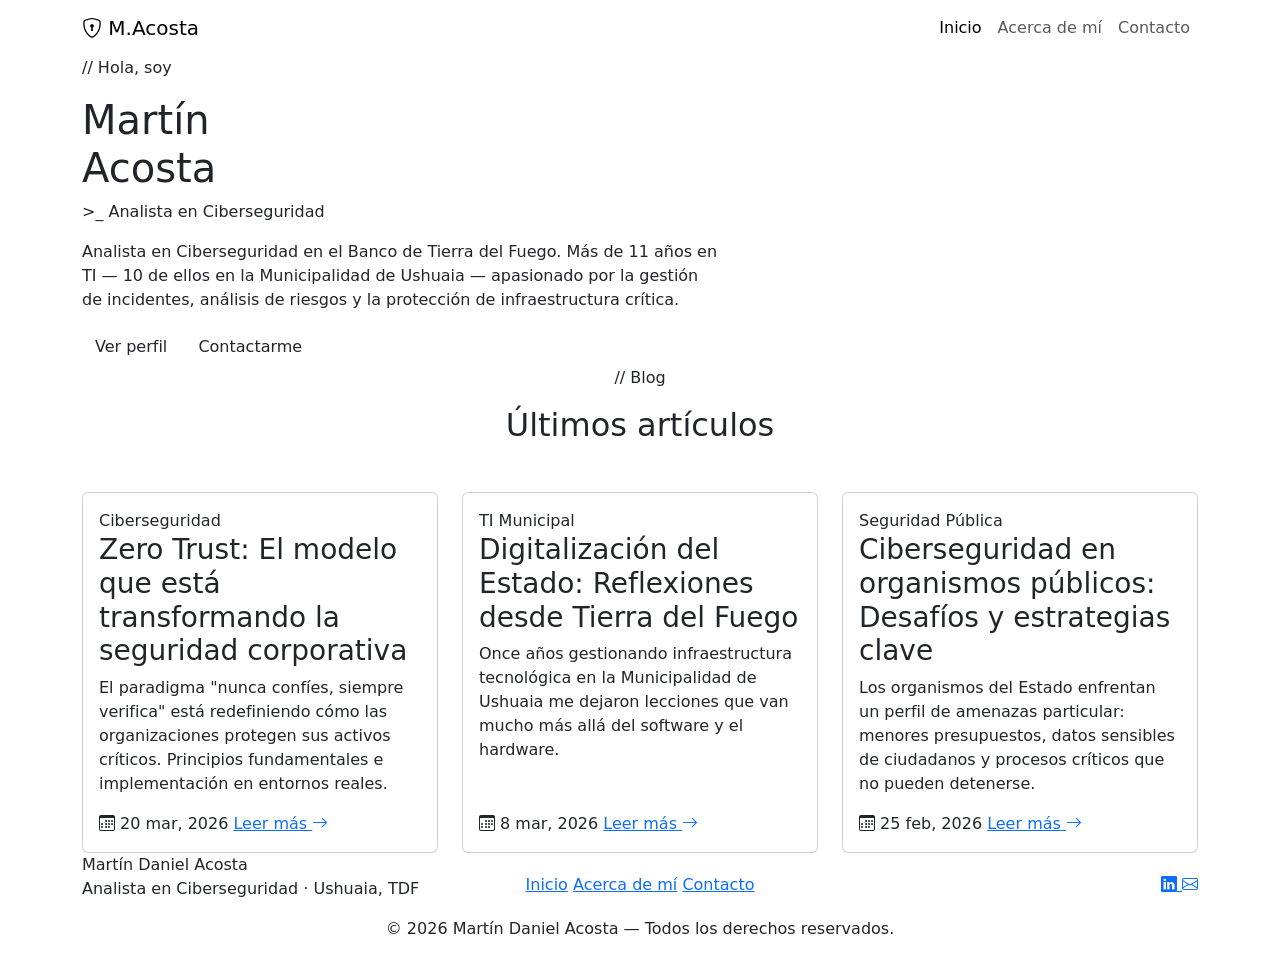
==== index.html @ 557a7f58 "chore: crear estructura base con páginas HTML principal - Página de inicio (index.html): hero + 3 ar" ====
<!DOCTYPE html>
<html lang="es">
<head>
    <meta charset="UTF-8">
    <meta name="viewport" content="width=device-width, initial-scale=1.0">
    <meta name="description" content="Blog de Martín Daniel Acosta — Analista en Ciberseguridad en el Banco de Tierra del Fuego, con más de 11 años de experiencia en TI.">
    <title>Martín Daniel Acosta | Analista en Ciberseguridad</title>
    <link rel="icon" type="image/svg+xml" href="assets/images/favicon.svg">
    <!-- Bootstrap 5 CSS -->
    <link href="https://cdn.jsdelivr.net/npm/bootstrap@5.3.3/dist/css/bootstrap.min.css" rel="stylesheet">
    <!-- Google Fonts -->
    <link href="https://fonts.googleapis.com/css2?family=Space+Grotesk:wght@300;400;500;600;700&family=Inter:wght@300;400;500;600&family=JetBrains+Mono:wght@400;500&display=swap" rel="stylesheet">
    <!-- Bootstrap Icons -->
    <link href="https://cdn.jsdelivr.net/npm/bootstrap-icons@1.11.3/font/bootstrap-icons.min.css" rel="stylesheet">
    <!-- Estilos personalizados -->
    <link rel="stylesheet" href="assets/styles.css">
</head>
<body>

    <!-- ===================== NAVBAR ===================== -->
    <nav class="navbar navbar-expand-lg navbar-blog" aria-label="Navegación principal">
        <div class="container">
            <a class="navbar-brand navbar-blog__brand" href="index.html">
                <span class="navbar-blog__logo-icon" aria-hidden="true">
                    <i class="bi bi-shield-lock"></i>
                </span>
                <span>M.Acosta</span>
            </a>
            <button class="navbar-toggler navbar-blog__toggler" type="button"
                    data-bs-toggle="collapse" data-bs-target="#navMenuPrincipal"
                    aria-controls="navMenuPrincipal" aria-expanded="false"
                    aria-label="Abrir menú de navegación">
                <span class="navbar-toggler-icon"></span>
            </button>
            <div class="collapse navbar-collapse" id="navMenuPrincipal">
                <ul class="navbar-nav ms-auto mb-2 mb-lg-0">
                    <li class="nav-item">
                        <a class="nav-link navbar-blog__link active" aria-current="page" href="index.html">Inicio</a>
                    </li>
                    <li class="nav-item">
                        <a class="nav-link navbar-blog__link" href="about.html">Acerca de mí</a>
                    </li>
                    <li class="nav-item">
                        <a class="nav-link navbar-blog__link" href="contact.html">Contacto</a>
                    </li>
                </ul>
            </div>
        </div>
    </nav>

    <!-- ===================== HERO ===================== -->
    <header class="hero-section" role="banner">
        <div class="hero-section__grid" aria-hidden="true"></div>
        <div class="container">
            <div class="row align-items-center">
                <div class="col-12 col-md-8 col-lg-7">
                    <p class="hero-section__greeting">// Hola, soy</p>
                    <h1 class="hero-section__name">Martín<br>Acosta</h1>
                    <p class="hero-section__title">
                        <span class="hero-section__title-accent" aria-hidden="true">&gt;_</span>
                        Analista en Ciberseguridad
                    </p>
                    <p class="hero-section__description">
                        Analista en Ciberseguridad en el Banco de Tierra del Fuego.
                        Más de 11 años en TI — 10 de ellos en la Municipalidad de Ushuaia —
                        apasionado por la gestión de incidentes, análisis de riesgos
                        y la protección de infraestructura crítica.
                    </p>
                    <div class="hero-section__actions">
                        <a href="about.html" class="btn btn-accent">Ver perfil</a>
                        <a href="contact.html" class="btn btn-outline-accent">Contactarme</a>
                    </div>
                </div>
            </div>
        </div>
    </header>

    <!-- ===================== ARTÍCULOS ===================== -->
    <main id="articulos">
        <section class="articles-section" aria-labelledby="articulos-titulo">
            <div class="container">
                <header class="section-header text-center mb-5">
                    <p class="section-header__label">// Blog</p>
                    <h2 class="section-header__title" id="articulos-titulo">Últimos artículos</h2>
                </header>

                <div class="row g-4">

                    <!-- Artículo 1: Ciberseguridad -->
                    <div class="col-12 col-md-4">
                        <article class="card blog-card h-100" aria-labelledby="art-titulo-1">
                            <div class="blog-card__image blog-card__image--cyber"
                                 role="img"
                                 aria-label="Ilustración abstracta de ciberseguridad Zero Trust"></div>
                            <div class="card-body d-flex flex-column">
                                <span class="blog-card__category">Ciberseguridad</span>
                                <h3 class="blog-card__title card-title" id="art-titulo-1">
                                    Zero Trust: El modelo que está transformando la seguridad corporativa
                                </h3>
                                <p class="blog-card__excerpt card-text">
                                    El paradigma "nunca confíes, siempre verifica" está redefiniendo
                                    cómo las organizaciones protegen sus activos críticos.
                                    Principios fundamentales e implementación en entornos reales.
                                </p>
                                <div class="blog-card__footer mt-auto">
                                    <span class="blog-card__date">
                                        <i class="bi bi-calendar3" aria-hidden="true"></i>
                                        20 mar, 2026
                                    </span>
                                    <a href="#" class="blog-card__link"
                                       aria-label="Leer artículo completo sobre Zero Trust">
                                        Leer más <i class="bi bi-arrow-right" aria-hidden="true"></i>
                                    </a>
                                </div>
                            </div>
                        </article>
                    </div>

                    <!-- Artículo 2: TI Municipal -->
                    <div class="col-12 col-md-4">
                        <article class="card blog-card h-100" aria-labelledby="art-titulo-2">
                            <div class="blog-card__image blog-card__image--municipal"
                                 role="img"
                                 aria-label="Ilustración de digitalización del Estado"></div>
                            <div class="card-body d-flex flex-column">
                                <span class="blog-card__category">TI Municipal</span>
                                <h3 class="blog-card__title card-title" id="art-titulo-2">
                                    Digitalización del Estado: Reflexiones desde Tierra del Fuego
                                </h3>
                                <p class="blog-card__excerpt card-text">
                                    Once años gestionando infraestructura tecnológica en la
                                    Municipalidad de Ushuaia me dejaron lecciones que van
                                    mucho más allá del software y el hardware.
                                </p>
                                <div class="blog-card__footer mt-auto">
                                    <span class="blog-card__date">
                                        <i class="bi bi-calendar3" aria-hidden="true"></i>
                                        8 mar, 2026
                                    </span>
                                    <a href="#" class="blog-card__link"
                                       aria-label="Leer artículo completo sobre digitalización del Estado">
                                        Leer más <i class="bi bi-arrow-right" aria-hidden="true"></i>
                                    </a>
                                </div>
                            </div>
                        </article>
                    </div>

                    <!-- Artículo 3: Seguridad pública -->
                    <div class="col-12 col-md-4">
                        <article class="card blog-card h-100" aria-labelledby="art-titulo-3">
                            <div class="blog-card__image blog-card__image--threats"
                                 role="img"
                                 aria-label="Ilustración de amenazas informáticas en organismos públicos"></div>
                            <div class="card-body d-flex flex-column">
                                <span class="blog-card__category">Seguridad Pública</span>
                                <h3 class="blog-card__title card-title" id="art-titulo-3">
                                    Ciberseguridad en organismos públicos: Desafíos y estrategias clave
                                </h3>
                                <p class="blog-card__excerpt card-text">
                                    Los organismos del Estado enfrentan un perfil de amenazas
                                    particular: menores presupuestos, datos sensibles de ciudadanos
                                    y procesos críticos que no pueden detenerse.
                                </p>
                                <div class="blog-card__footer mt-auto">
                                    <span class="blog-card__date">
                                        <i class="bi bi-calendar3" aria-hidden="true"></i>
                                        25 feb, 2026
                                    </span>
                                    <a href="#" class="blog-card__link"
                                       aria-label="Leer artículo completo sobre ciberseguridad en organismos públicos">
                                        Leer más <i class="bi bi-arrow-right" aria-hidden="true"></i>
                                    </a>
                                </div>
                            </div>
                        </article>
                    </div>

                </div><!-- /row -->
            </div>
        </section>
    </main>

    <!-- ===================== FOOTER ===================== -->
    <footer class="site-footer" role="contentinfo">
        <div class="container">
            <div class="row align-items-center">
                <div class="col-12 col-md-4 text-center text-md-start mb-3 mb-md-0">
                    <span class="site-footer__brand">Martín Daniel Acosta</span>
                    <p class="site-footer__sub">Analista en Ciberseguridad &middot; Ushuaia, TDF</p>
                </div>
                <div class="col-12 col-md-4 text-center mb-3 mb-md-0">
                    <nav aria-label="Navegación secundaria del footer">
                        <a href="index.html" class="site-footer__link">Inicio</a>
                        <a href="about.html" class="site-footer__link">Acerca de mí</a>
                        <a href="contact.html" class="site-footer__link">Contacto</a>
                    </nav>
                </div>
                <div class="col-12 col-md-4 text-center text-md-end">
                    <div class="site-footer__social" role="list" aria-label="Redes sociales">
                        <a href="https://www.linkedin.com/in/acosta-martin"
                           class="site-footer__social-link"
                           role="listitem"
                           target="_blank"
                           rel="noopener noreferrer"
                           aria-label="Perfil de LinkedIn de Martín Daniel Acosta">
                            <i class="bi bi-linkedin" aria-hidden="true"></i>
                        </a>
                        <a href="mailto:martin.acosta@email.com"
                           class="site-footer__social-link"
                           role="listitem"
                           aria-label="Enviar email a Martín Daniel Acosta">
                            <i class="bi bi-envelope" aria-hidden="true"></i>
                        </a>
                    </div>
                </div>
            </div>
            <p class="site-footer__copy text-center">
                &copy; 2026 Martín Daniel Acosta &mdash; Todos los derechos reservados.
            </p>
        </div>
    </footer>

    <!-- Bootstrap 5 JS (bundle incluye Popper) -->
    <script src="https://cdn.jsdelivr.net/npm/bootstrap@5.3.3/dist/js/bootstrap.bundle.min.js"></script>
</body>
</html>
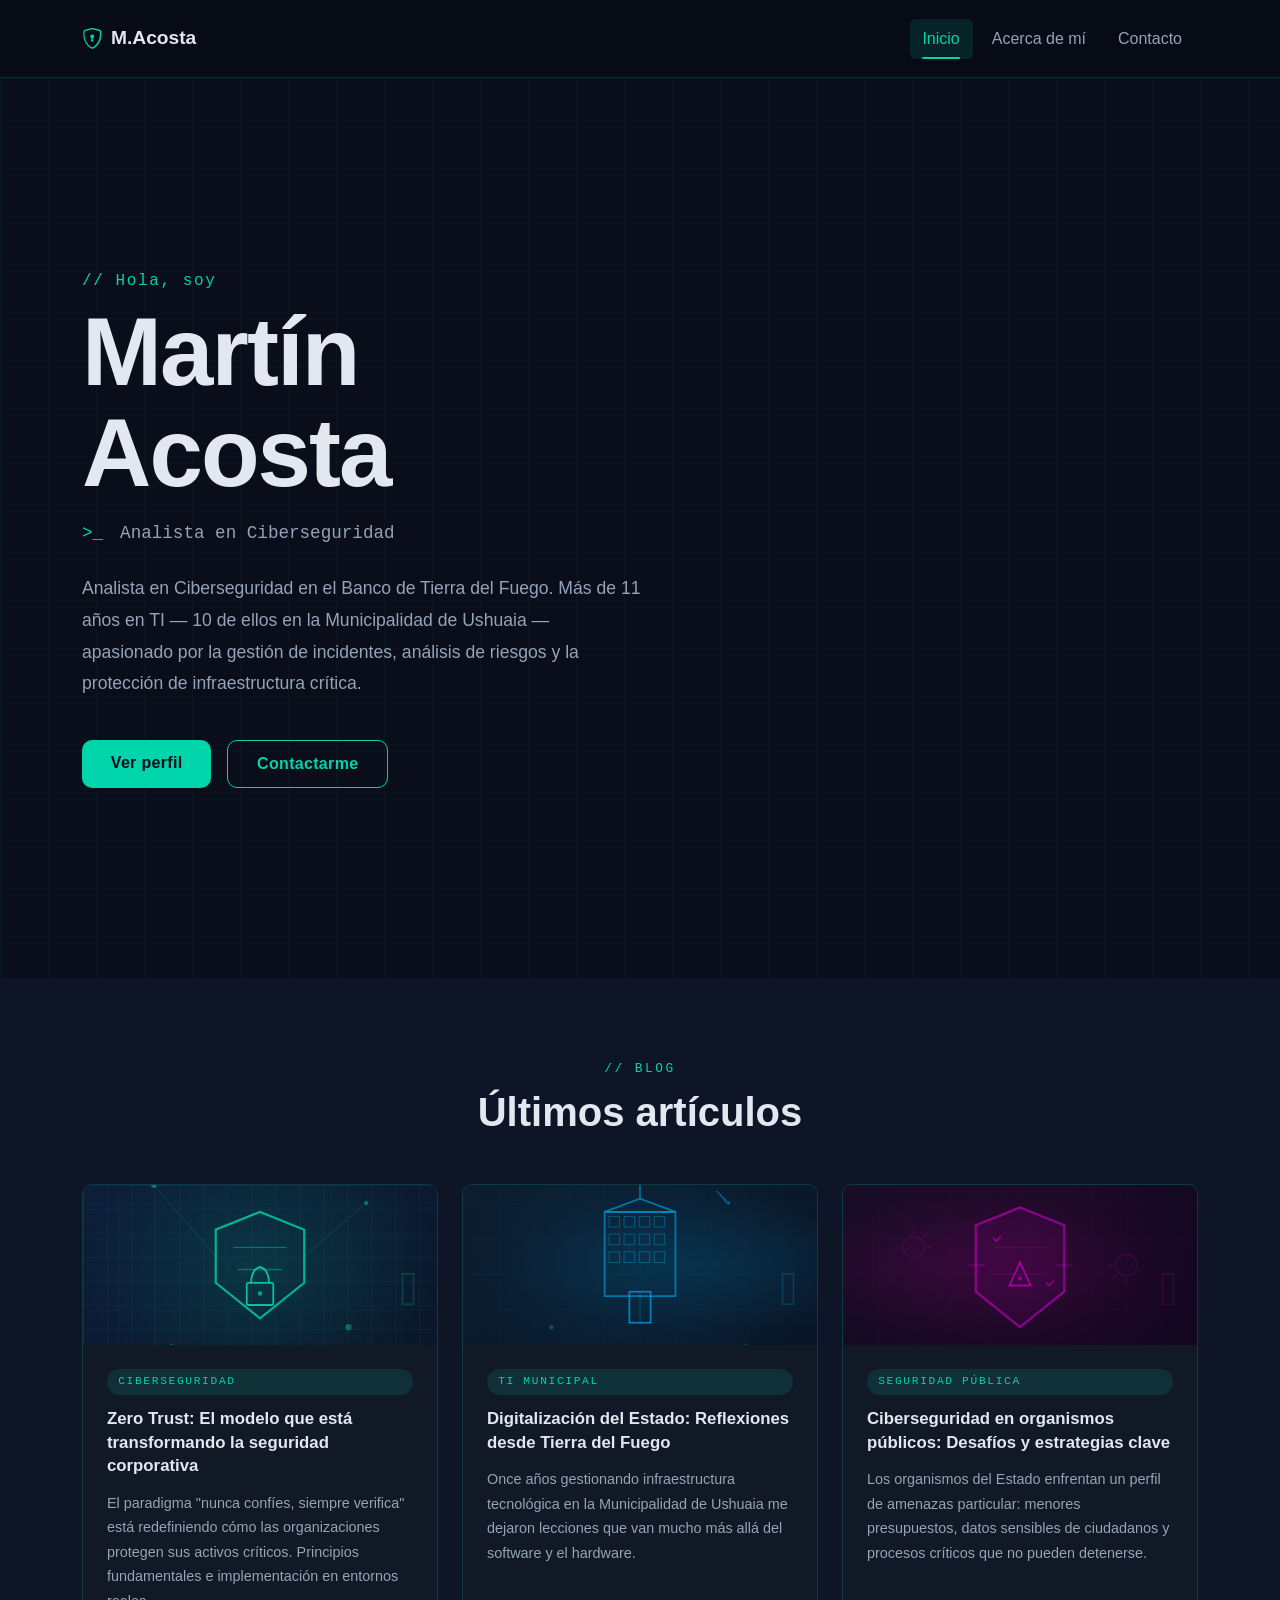
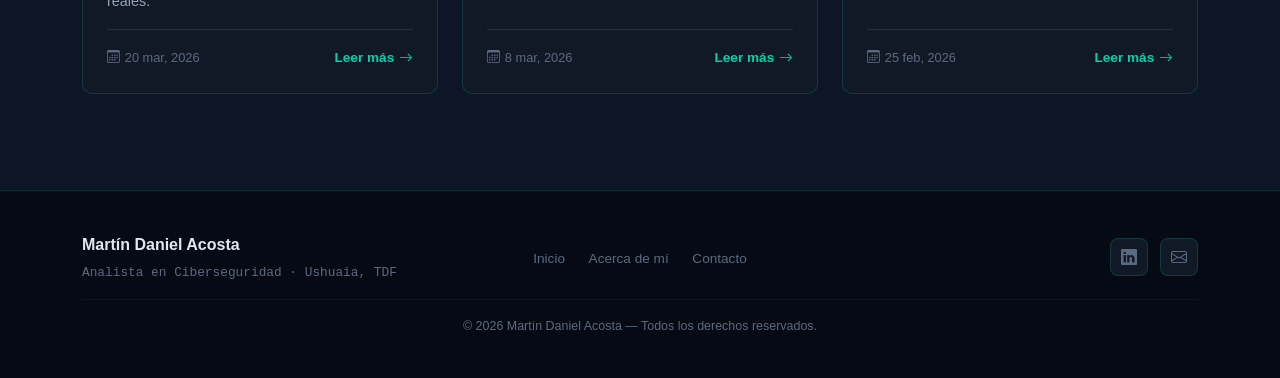
==== commit 7a85b3c0: "feat: agregar imágenes SVG en artículos del blog - Ciberseguridad: escudo + candado + red (Zero Trus" ====
--- a/index.html
+++ b/index.html
@@ -91,7 +91,11 @@
                         <article class="card blog-card h-100" aria-labelledby="art-titulo-1">
                             <div class="blog-card__image blog-card__image--cyber"
                                  role="img"
-                                 aria-label="Ilustración abstracta de ciberseguridad Zero Trust"></div>
+                                 aria-label="Ilustración abstracta de ciberseguridad Zero Trust">
+                                <img src="assets/images/article-cybersecurity.svg"
+                                     alt="Ilustración de escudo y candado representando ciberseguridad"
+                                     style="width: 100%; height: 100%; object-fit: cover;">
+                            </div>
                             <div class="card-body d-flex flex-column">
                                 <span class="blog-card__category">Ciberseguridad</span>
                                 <h3 class="blog-card__title card-title" id="art-titulo-1">
@@ -121,7 +125,11 @@
                         <article class="card blog-card h-100" aria-labelledby="art-titulo-2">
                             <div class="blog-card__image blog-card__image--municipal"
                                  role="img"
-                                 aria-label="Ilustración de digitalización del Estado"></div>
+                                 aria-label="Ilustración de digitalización del Estado">
+                                <img src="assets/images/article-municipal.svg"
+                                     alt="Ilustración de edificio municipal con tecnología"
+                                     style="width: 100%; height: 100%; object-fit: cover;">
+                            </div>
                             <div class="card-body d-flex flex-column">
                                 <span class="blog-card__category">TI Municipal</span>
                                 <h3 class="blog-card__title card-title" id="art-titulo-2">
@@ -151,7 +159,11 @@
                         <article class="card blog-card h-100" aria-labelledby="art-titulo-3">
                             <div class="blog-card__image blog-card__image--threats"
                                  role="img"
-                                 aria-label="Ilustración de amenazas informáticas en organismos públicos"></div>
+                                 aria-label="Ilustración de amenazas informáticas en organismos públicos">
+                                <img src="assets/images/article-threats.svg"
+                                     alt="Ilustración de escudo protegiendo contra amenazas"
+                                     style="width: 100%; height: 100%; object-fit: cover;">
+                            </div>
                             <div class="card-body d-flex flex-column">
                                 <span class="blog-card__category">Seguridad Pública</span>
                                 <h3 class="blog-card__title card-title" id="art-titulo-3">
--- a/assets/styles.css
+++ b/assets/styles.css
@@ -0,0 +1,999 @@
+/* ==========================================================
+   Blog Personal - Martín Acosta
+   Estilos personalizados (Dark / Cyber tema)
+   ========================================================== */
+
+/* ----------------------------------------------------------
+   1. Variables y reset base
+   ---------------------------------------------------------- */
+:root {
+    --bg-primary:    #0a0e1a;
+    --bg-secondary:  #0d1526;
+    --bg-card:       #111927;
+    --bg-navbar:     rgba(8, 12, 22, 0.96);
+    --accent:        #00d4aa;
+    --accent-dim:    rgba(0, 212, 170, 0.12);
+    --accent-glow:   0 0 24px rgba(0, 212, 170, 0.25);
+    --error-color:   #ff4d6d;
+    --success-color: #00d4aa;
+    --text-primary:  #e2e8f0;
+    --text-secondary: #94a3b8;
+    --text-muted:    #5c6a80;
+    --border-color:  rgba(0, 212, 170, 0.18);
+    --border-hover:  rgba(0, 212, 170, 0.5);
+    --font-heading:  'Space Grotesk', sans-serif;
+    --font-body:     'Inter', sans-serif;
+    --font-mono:     'JetBrains Mono', monospace;
+    --radius:        10px;
+    --transition:    all 0.3s ease;
+}
+
+*,
+*::before,
+*::after {
+    box-sizing: border-box;
+    margin: 0;
+    padding: 0;
+}
+
+html {
+    scroll-behavior: smooth;
+}
+
+body {
+    background-color: var(--bg-primary);
+    color: var(--text-primary);
+    font-family: var(--font-body);
+    font-size: 1rem;
+    line-height: 1.7;
+    -webkit-font-smoothing: antialiased;
+}
+
+/* ----------------------------------------------------------
+   2. Botones personalizados
+   ---------------------------------------------------------- */
+.btn-accent {
+    background-color: var(--accent);
+    color: #0a0e1a;
+    font-family: var(--font-heading);
+    font-weight: 600;
+    border: none;
+    padding: 0.7rem 1.8rem;
+    border-radius: var(--radius);
+    transition: var(--transition);
+    letter-spacing: 0.02em;
+}
+
+.btn-accent:hover,
+.btn-accent:focus {
+    background-color: #00f0c4;
+    color: #0a0e1a;
+    box-shadow: var(--accent-glow);
+    transform: translateY(-2px);
+}
+
+.btn-outline-accent {
+    background-color: transparent;
+    color: var(--accent);
+    font-family: var(--font-heading);
+    font-weight: 600;
+    border: 1.5px solid var(--accent);
+    padding: 0.7rem 1.8rem;
+    border-radius: var(--radius);
+    transition: var(--transition);
+    letter-spacing: 0.02em;
+}
+
+.btn-outline-accent:hover,
+.btn-outline-accent:focus {
+    background-color: var(--accent-dim);
+    color: var(--accent);
+    border-color: var(--accent);
+    box-shadow: var(--accent-glow);
+    transform: translateY(-2px);
+}
+
+/* ----------------------------------------------------------
+   3. Navbar
+   ---------------------------------------------------------- */
+.navbar-blog {
+    background-color: var(--bg-navbar);
+    backdrop-filter: blur(12px);
+    -webkit-backdrop-filter: blur(12px);
+    border-bottom: 1px solid var(--border-color);
+    padding: 1rem 0;
+    position: sticky;
+    top: 0;
+    z-index: 1000;
+}
+
+.navbar-blog__brand {
+    font-family: var(--font-heading);
+    font-weight: 700;
+    font-size: 1.2rem;
+    color: var(--text-primary);
+    text-decoration: none;
+    display: flex;
+    align-items: center;
+    gap: 0.5rem;
+    transition: var(--transition);
+}
+
+.navbar-blog__brand:hover {
+    color: var(--accent);
+}
+
+.navbar-blog__logo-icon {
+    color: var(--accent);
+    font-size: 1.3rem;
+    display: flex;
+    align-items: center;
+}
+
+.navbar-blog__link {
+    font-family: var(--font-body);
+    font-weight: 500;
+    color: var(--text-secondary) !important;
+    text-decoration: none;
+    padding: 0.4rem 0.8rem !important;
+    margin: 0 0.2rem;
+    border-radius: 6px;
+    transition: var(--transition);
+    position: relative;
+}
+
+.navbar-blog__link::after {
+    content: '';
+    position: absolute;
+    bottom: 0;
+    left: 50%;
+    transform: translateX(-50%);
+    width: 0;
+    height: 2px;
+    background-color: var(--accent);
+    transition: width 0.3s ease;
+    border-radius: 2px;
+}
+
+.navbar-blog__link:hover,
+.navbar-blog__link.active {
+    color: var(--accent) !important;
+    background-color: var(--accent-dim);
+}
+
+.navbar-blog__link:hover::after,
+.navbar-blog__link.active::after {
+    width: 60%;
+}
+
+.navbar-blog__toggler {
+    border: 1px solid var(--border-color);
+    padding: 0.4rem 0.6rem;
+    border-radius: 6px;
+}
+
+.navbar-blog__toggler:focus {
+    box-shadow: 0 0 0 3px var(--accent-dim);
+}
+
+.navbar-toggler-icon {
+    background-image: url("data:image/svg+xml,%3csvg xmlns='http://www.w3.org/2000/svg' viewBox='0 0 30 30'%3e%3cpath stroke='%2300d4aa' stroke-linecap='round' stroke-miterlimit='10' stroke-width='2' d='M4 7h22M4 15h22M4 23h22'/%3e%3c/svg%3e");
+}
+
+/* ----------------------------------------------------------
+   4. Hero Section (index.html)
+   ---------------------------------------------------------- */
+.hero-section {
+    position: relative;
+    background-color: var(--bg-primary);
+    overflow: hidden;
+    padding: 4rem 0;
+}
+
+.hero-section__grid {
+    position: absolute;
+    inset: 0;
+    background-image:
+        linear-gradient(rgba(0, 212, 170, 0.04) 1px, transparent 1px),
+        linear-gradient(90deg, rgba(0, 212, 170, 0.04) 1px, transparent 1px);
+    background-size: 48px 48px;
+    pointer-events: none;
+    z-index: 0;
+}
+
+.hero-section .container {
+    position: relative;
+    z-index: 1;
+}
+
+.hero-section__greeting {
+    font-family: var(--font-mono);
+    font-size: 1rem;
+    color: var(--accent);
+    letter-spacing: 0.1em;
+    margin-bottom: 0.4rem;
+}
+
+.hero-section__name {
+    font-family: var(--font-heading);
+    font-size: clamp(3rem, 9vw, 6rem);
+    font-weight: 700;
+    color: var(--text-primary);
+    line-height: 1.05;
+    letter-spacing: -0.02em;
+    margin-bottom: 1rem;
+}
+
+.hero-section__title {
+    font-family: var(--font-mono);
+    font-size: 1.1rem;
+    color: var(--text-secondary);
+    margin-bottom: 1.5rem;
+}
+
+.hero-section__title-accent {
+    color: var(--accent);
+    margin-right: 0.4rem;
+}
+
+.hero-section__description {
+    font-size: 1.05rem;
+    color: var(--text-secondary);
+    max-width: 560px;
+    margin-bottom: 2.5rem;
+    line-height: 1.8;
+}
+
+.hero-section__actions {
+    display: flex;
+    flex-wrap: wrap;
+    gap: 1rem;
+}
+
+/* ----------------------------------------------------------
+   5. Section Header
+   ---------------------------------------------------------- */
+.section-header__label {
+    font-family: var(--font-mono);
+    font-size: 0.8rem;
+    color: var(--accent);
+    letter-spacing: 0.2em;
+    text-transform: uppercase;
+    margin-bottom: 0.5rem;
+}
+
+.section-header__title {
+    font-family: var(--font-heading);
+    font-size: clamp(1.8rem, 4vw, 2.5rem);
+    font-weight: 700;
+    color: var(--text-primary);
+    margin-bottom: 0;
+}
+
+/* ----------------------------------------------------------
+   6. Articles Section
+   ---------------------------------------------------------- */
+.articles-section {
+    padding: 5rem 0 6rem;
+    background-color: var(--bg-secondary);
+}
+
+/* ----------------------------------------------------------
+   7. Blog Cards
+   ---------------------------------------------------------- */
+.blog-card {
+    background-color: var(--bg-card);
+    border: 1px solid var(--border-color);
+    border-radius: var(--radius);
+    overflow: hidden;
+    transition: var(--transition);
+}
+
+.blog-card:hover {
+    border-color: var(--border-hover);
+    transform: translateY(-6px);
+    box-shadow: var(--accent-glow);
+}
+
+.blog-card__image {
+    height: 160px;
+    position: relative;
+    overflow: hidden;
+}
+
+.blog-card__image--cyber {
+    background: linear-gradient(135deg, #0d1f3c 0%, #0a1628 50%, #071420 100%);
+}
+
+.blog-card__image--cyber::before {
+    content: '';
+    position: absolute;
+    inset: 0;
+    background-image:
+        linear-gradient(rgba(0, 212, 170, 0.06) 1px, transparent 1px),
+        linear-gradient(90deg, rgba(0, 212, 170, 0.06) 1px, transparent 1px);
+    background-size: 24px 24px;
+}
+
+.blog-card__image--cyber::after {
+    content: '\f52f';
+    font-family: 'Bootstrap Icons';
+    position: absolute;
+    bottom: 1rem;
+    right: 1.2rem;
+    font-size: 3rem;
+    color: rgba(0, 212, 170, 0.2);
+}
+
+.blog-card__image--municipal {
+    background: linear-gradient(135deg, #0c1e30 0%, #081527 50%, #051020 100%);
+}
+
+.blog-card__image--municipal::before {
+    content: '';
+    position: absolute;
+    inset: 0;
+    background: radial-gradient(ellipse at 70% 50%, rgba(0, 150, 212, 0.12) 0%, transparent 60%);
+}
+
+.blog-card__image--municipal::after {
+    content: '\f490';
+    font-family: 'Bootstrap Icons';
+    position: absolute;
+    bottom: 1rem;
+    right: 1.2rem;
+    font-size: 3rem;
+    color: rgba(0, 150, 212, 0.25);
+}
+
+.blog-card__image--threats {
+    background: linear-gradient(135deg, #1a0d26 0%, #12051e 50%, #0a0318 100%);
+}
+
+.blog-card__image--threats::before {
+    content: '';
+    position: absolute;
+    inset: 0;
+    background: radial-gradient(ellipse at 30% 50%, rgba(212, 0, 170, 0.1) 0%, transparent 60%);
+}
+
+.blog-card__image--threats::after {
+    content: '\f3ed';
+    font-family: 'Bootstrap Icons';
+    position: absolute;
+    bottom: 1rem;
+    right: 1.2rem;
+    font-size: 3rem;
+    color: rgba(180, 0, 180, 0.2);
+}
+
+.blog-card .card-body {
+    padding: 1.5rem;
+}
+
+.blog-card__category {
+    font-family: var(--font-mono);
+    font-size: 0.7rem;
+    text-transform: uppercase;
+    letter-spacing: 0.15em;
+    color: var(--accent);
+    background-color: var(--accent-dim);
+    padding: 0.2rem 0.7rem;
+    border-radius: 20px;
+    display: inline-block;
+    margin-bottom: 0.8rem;
+}
+
+.blog-card__title {
+    font-family: var(--font-heading);
+    font-size: 1.05rem;
+    font-weight: 600;
+    color: var(--text-primary);
+    line-height: 1.4;
+    margin-bottom: 0.8rem;
+}
+
+.blog-card__excerpt {
+    font-size: 0.9rem;
+    color: var(--text-secondary);
+    line-height: 1.7;
+    margin-bottom: 1rem;
+}
+
+.blog-card__footer {
+    display: flex;
+    align-items: center;
+    justify-content: space-between;
+    padding-top: 1rem;
+    border-top: 1px solid var(--border-color);
+    flex-wrap: wrap;
+    gap: 0.5rem;
+}
+
+.blog-card__date {
+    font-size: 0.8rem;
+    color: var(--text-muted);
+    display: flex;
+    align-items: center;
+    gap: 0.3rem;
+}
+
+.blog-card__link {
+    font-size: 0.85rem;
+    font-weight: 600;
+    color: var(--accent);
+    text-decoration: none;
+    display: flex;
+    align-items: center;
+    gap: 0.3rem;
+    transition: var(--transition);
+}
+
+.blog-card__link:hover {
+    color: #00f0c4;
+    gap: 0.6rem;
+}
+
+/* ----------------------------------------------------------
+   8. About Page - Hero
+   ---------------------------------------------------------- */
+.about-hero {
+    padding: 6rem 0 4rem;
+    background-color: var(--bg-primary);
+    position: relative;
+    overflow: hidden;
+}
+
+.about-hero__grid {
+    position: absolute;
+    inset: 0;
+    background-image:
+        linear-gradient(rgba(0, 212, 170, 0.03) 1px, transparent 1px),
+        linear-gradient(90deg, rgba(0, 212, 170, 0.03) 1px, transparent 1px);
+    background-size: 48px 48px;
+    pointer-events: none;
+}
+
+.about-hero .container {
+    position: relative;
+    z-index: 1;
+}
+
+.about-hero__photo-wrapper {
+    display: flex;
+    justify-content: center;
+    margin-bottom: 2rem;
+}
+
+.about-hero__photo {
+    width: 220px;
+    height: 220px;
+    border-radius: 50%;
+    object-fit: cover;
+    object-position: center top;
+    border: 3px solid var(--accent);
+    box-shadow: 0 0 0 6px var(--accent-dim), var(--accent-glow);
+    display: block;
+}
+
+.about-hero__photo-placeholder {
+    width: 220px;
+    height: 220px;
+    border-radius: 50%;
+    border: 3px solid var(--accent);
+    box-shadow: 0 0 0 6px var(--accent-dim), var(--accent-glow);
+    background-color: var(--bg-card);
+    display: flex;
+    align-items: center;
+    justify-content: center;
+    font-size: 5rem;
+    color: var(--accent);
+}
+
+.about-hero__label {
+    font-family: var(--font-mono);
+    font-size: 0.8rem;
+    color: var(--accent);
+    letter-spacing: 0.2em;
+    text-transform: uppercase;
+    margin-bottom: 0.5rem;
+}
+
+.about-hero__name {
+    font-family: var(--font-heading);
+    font-size: clamp(2.2rem, 5vw, 3.5rem);
+    font-weight: 700;
+    color: var(--text-primary);
+    letter-spacing: -0.02em;
+    margin-bottom: 0.5rem;
+}
+
+.about-hero__title {
+    font-family: var(--font-mono);
+    font-size: 1rem;
+    color: var(--accent);
+    margin-bottom: 1.5rem;
+}
+
+.about-hero__bio {
+    font-size: 1rem;
+    color: var(--text-secondary);
+    max-width: 640px;
+    line-height: 1.8;
+    margin-bottom: 2rem;
+}
+
+.about-hero__location {
+    font-size: 0.9rem;
+    color: var(--text-muted);
+    display: flex;
+    align-items: center;
+    gap: 0.4rem;
+    margin-bottom: 2rem;
+}
+
+/* ----------------------------------------------------------
+   9. About Page - Experience & Skills
+   ---------------------------------------------------------- */
+.about-section {
+    padding: 5rem 0;
+    background-color: var(--bg-secondary);
+}
+
+.about-section--alt {
+    background-color: var(--bg-primary);
+}
+
+.experience-card {
+    background-color: var(--bg-card);
+    border: 1px solid var(--border-color);
+    border-left: 3px solid var(--accent);
+    border-radius: var(--radius);
+    padding: 1.5rem;
+    margin-bottom: 1.2rem;
+    transition: var(--transition);
+}
+
+.experience-card:hover {
+    border-left-color: var(--accent);
+    box-shadow: var(--accent-glow);
+    transform: translateX(4px);
+}
+
+.experience-card__period {
+    font-family: var(--font-mono);
+    font-size: 0.75rem;
+    color: var(--accent);
+    letter-spacing: 0.1em;
+    text-transform: uppercase;
+    margin-bottom: 0.3rem;
+}
+
+.experience-card__title {
+    font-family: var(--font-heading);
+    font-size: 1.05rem;
+    font-weight: 600;
+    color: var(--text-primary);
+    margin-bottom: 0.2rem;
+}
+
+.experience-card__company {
+    font-size: 0.9rem;
+    color: var(--text-secondary);
+    margin-bottom: 0.6rem;
+}
+
+.experience-card__description {
+    font-size: 0.88rem;
+    color: var(--text-secondary);
+    line-height: 1.7;
+    margin-bottom: 0;
+}
+
+.skill-badge {
+    display: inline-block;
+    background-color: var(--accent-dim);
+    color: var(--accent);
+    border: 1px solid var(--border-color);
+    font-family: var(--font-mono);
+    font-size: 0.78rem;
+    padding: 0.3rem 0.8rem;
+    border-radius: 20px;
+    margin: 0.2rem;
+    transition: var(--transition);
+}
+
+.skill-badge:hover {
+    background-color: rgba(0, 212, 170, 0.2);
+    border-color: var(--accent);
+}
+
+/* ----------------------------------------------------------
+   10. Contact Page
+   ---------------------------------------------------------- */
+.contact-section {
+    padding: 5rem 0 6rem;
+    background-color: var(--bg-secondary);
+}
+
+.contact-intro {
+    padding: 4rem 0 2rem;
+    background-color: var(--bg-primary);
+    position: relative;
+    overflow: hidden;
+}
+
+.contact-intro__grid {
+    position: absolute;
+    inset: 0;
+    background-image:
+        linear-gradient(rgba(0, 212, 170, 0.03) 1px, transparent 1px),
+        linear-gradient(90deg, rgba(0, 212, 170, 0.03) 1px, transparent 1px);
+    background-size: 48px 48px;
+    pointer-events: none;
+}
+
+.contact-intro .container {
+    position: relative;
+    z-index: 1;
+}
+
+.contact-form-card {
+    background-color: var(--bg-card);
+    border: 1px solid var(--border-color);
+    border-radius: var(--radius);
+    padding: 2.5rem;
+}
+
+/* Form inputs dark style */
+.form-control-blog,
+.form-select-blog {
+    background-color: var(--bg-secondary);
+    border: 1px solid var(--border-color);
+    color: var(--text-primary);
+    padding: 0.75rem 1rem;
+    border-radius: 8px;
+    font-family: var(--font-body);
+    font-size: 0.95rem;
+    transition: var(--transition);
+    width: 100%;
+}
+
+.form-control-blog::placeholder {
+    color: var(--text-muted);
+}
+
+.form-control-blog:focus,
+.form-select-blog:focus {
+    background-color: var(--bg-secondary);
+    border-color: var(--accent);
+    color: var(--text-primary);
+    outline: none;
+    box-shadow: 0 0 0 3px var(--accent-dim);
+}
+
+/* Feedback visual: valid / invalid (sin JS) */
+.form-control-blog:not(:placeholder-shown):valid {
+    border-color: var(--success-color);
+    background-image: url("data:image/svg+xml,%3csvg xmlns='http://www.w3.org/2000/svg' viewBox='0 0 12 12' width='12' height='12' fill='none' stroke='%2300d4aa'%3e%3ccircle cx='6' cy='6' r='4.5'/%3e%3cpath stroke-linejoin='round' d='M5.8 3.6h.4L6 6.5z'/%3e%3ccircle cx='6' cy='8.2' r='.6' fill='%2300d4aa' stroke='none'/%3e%3c/svg%3e");
+}
+
+.form-control-blog:not(:placeholder-shown):valid {
+    border-color: var(--success-color);
+    padding-right: 2.5rem;
+    background-repeat: no-repeat;
+    background-position: right 0.75rem center;
+    background-size: 1rem;
+    background-image: url("data:image/svg+xml,%3csvg xmlns='http://www.w3.org/2000/svg' viewBox='0 0 8 8'%3e%3cpath fill='%2300d4aa' d='M2.3 6.73L.6 4.53c-.4-1.04.46-1.4 1.1-.8l1.1 1.4 3.4-3.8c.6-.63 1.6-.27 1.2.7l-4 4.6c-.43.5-.8.4-1.1.1z'/%3e%3c/svg%3e");
+}
+
+.form-control-blog:not(:placeholder-shown):invalid {
+    border-color: var(--error-color);
+    padding-right: 2.5rem;
+    background-repeat: no-repeat;
+    background-position: right 0.75rem center;
+    background-size: 1rem;
+    background-image: url("data:image/svg+xml,%3csvg xmlns='http://www.w3.org/2000/svg' viewBox='0 0 12 12' width='12' height='12' fill='none' stroke='%23ff4d6d'%3e%3ccircle cx='6' cy='6' r='4.5'/%3e%3cpath stroke-linejoin='round' d='M5.8 3.6h.4L6 6.5z'/%3e%3ccircle cx='6' cy='8.2' r='.6' fill='%23ff4d6d' stroke='none'/%3e%3c/svg%3e");
+}
+
+.form-control-blog:focus:valid {
+    box-shadow: 0 0 0 3px rgba(0, 212, 170, 0.15);
+}
+
+.form-control-blog:focus:invalid {
+    border-color: var(--error-color);
+    box-shadow: 0 0 0 3px rgba(255, 77, 109, 0.15);
+}
+
+.form-label-blog {
+    font-family: var(--font-body);
+    font-size: 0.88rem;
+    font-weight: 500;
+    color: var(--text-secondary);
+    margin-bottom: 0.4rem;
+    display: block;
+}
+
+.form-group-blog {
+    margin-bottom: 1.3rem;
+}
+
+.form-hint {
+    font-size: 0.78rem;
+    color: var(--text-muted);
+    margin-top: 0.3rem;
+}
+
+.contact-info__item {
+    display: flex;
+    align-items: center;
+    gap: 1rem;
+    padding: 1rem 0;
+    border-bottom: 1px solid var(--border-color);
+}
+
+.contact-info__item:last-child {
+    border-bottom: none;
+}
+
+.contact-info__icon {
+    width: 44px;
+    height: 44px;
+    background-color: var(--accent-dim);
+    border: 1px solid var(--border-color);
+    border-radius: 10px;
+    display: flex;
+    align-items: center;
+    justify-content: center;
+    color: var(--accent);
+    font-size: 1.1rem;
+    flex-shrink: 0;
+}
+
+.contact-info__label {
+    font-size: 0.78rem;
+    color: var(--text-muted);
+    text-transform: uppercase;
+    letter-spacing: 0.08em;
+    margin-bottom: 0.1rem;
+}
+
+.contact-info__value {
+    font-size: 0.95rem;
+    color: var(--text-primary);
+    font-weight: 500;
+    text-decoration: none;
+    transition: var(--transition);
+}
+
+.contact-info__value:hover {
+    color: var(--accent);
+}
+
+/* ----------------------------------------------------------
+   11. Breadcrumbs
+   ---------------------------------------------------------- */
+.breadcrumb-blog .breadcrumb-item {
+    font-size: 0.82rem;
+    color: var(--text-muted);
+    font-family: var(--font-mono);
+}
+
+.breadcrumb-blog .breadcrumb-item a {
+    color: var(--text-muted);
+    text-decoration: none;
+    transition: var(--transition);
+}
+
+.breadcrumb-blog .breadcrumb-item a:hover {
+    color: var(--accent);
+}
+
+.breadcrumb-blog .breadcrumb-item.active {
+    color: var(--accent);
+}
+
+.breadcrumb-blog .breadcrumb-item + .breadcrumb-item::before {
+    color: var(--text-muted);
+    content: "/";
+}
+
+.breadcrumb-wrapper {
+    padding: 1rem 0;
+    border-bottom: 1px solid var(--border-color);
+    background-color: var(--bg-primary);
+}
+
+/* ----------------------------------------------------------
+   12. Footer
+   ---------------------------------------------------------- */
+.site-footer {
+    background-color: #060a14;
+    border-top: 1px solid var(--border-color);
+    padding: 2.5rem 0 1.5rem;
+}
+
+.site-footer__brand {
+    font-family: var(--font-heading);
+    font-weight: 700;
+    font-size: 1rem;
+    color: var(--text-primary);
+    display: block;
+    margin-bottom: 0.2rem;
+}
+
+.site-footer__sub {
+    font-size: 0.8rem;
+    color: var(--text-muted);
+    font-family: var(--font-mono);
+    margin: 0;
+}
+
+.site-footer__link {
+    color: var(--text-muted);
+    font-size: 0.85rem;
+    text-decoration: none;
+    margin: 0 0.6rem;
+    transition: var(--transition);
+}
+
+.site-footer__link:hover {
+    color: var(--accent);
+}
+
+.site-footer__social {
+    display: flex;
+    justify-content: flex-end;
+    gap: 0.75rem;
+}
+
+.site-footer__social-link {
+    width: 38px;
+    height: 38px;
+    background-color: var(--bg-card);
+    border: 1px solid var(--border-color);
+    border-radius: 8px;
+    display: flex;
+    align-items: center;
+    justify-content: center;
+    color: var(--text-muted);
+    font-size: 1rem;
+    text-decoration: none;
+    transition: var(--transition);
+}
+
+.site-footer__social-link:hover {
+    color: var(--accent);
+    border-color: var(--border-hover);
+    background-color: var(--accent-dim);
+    box-shadow: var(--accent-glow);
+}
+
+.site-footer__copy {
+    font-size: 0.78rem;
+    color: var(--text-muted);
+    margin-top: 1rem;
+    padding-top: 1rem;
+    border-top: 1px solid rgba(255,255,255,0.04);
+}
+
+/* ----------------------------------------------------------
+   13. Page header reutilizable
+   ---------------------------------------------------------- */
+.page-header {
+    padding: 4rem 0 3rem;
+    background-color: var(--bg-primary);
+    position: relative;
+    overflow: hidden;
+}
+
+.page-header__grid {
+    position: absolute;
+    inset: 0;
+    background-image:
+        linear-gradient(rgba(0, 212, 170, 0.03) 1px, transparent 1px),
+        linear-gradient(90deg, rgba(0, 212, 170, 0.03) 1px, transparent 1px);
+    background-size: 48px 48px;
+    pointer-events: none;
+    z-index: 0;
+}
+
+.page-header .container {
+    position: relative;
+    z-index: 1;
+}
+
+.page-header__label {
+    font-family: var(--font-mono);
+    font-size: 0.78rem;
+    color: var(--accent);
+    letter-spacing: 0.2em;
+    text-transform: uppercase;
+    margin-bottom: 0.5rem;
+}
+
+.page-header__title {
+    font-family: var(--font-heading);
+    font-size: clamp(2rem, 5vw, 3rem);
+    font-weight: 700;
+    color: var(--text-primary);
+    letter-spacing: -0.02em;
+    margin-bottom: 0.8rem;
+}
+
+.page-header__subtitle {
+    font-size: 1rem;
+    color: var(--text-secondary);
+    max-width: 540px;
+}
+
+/* ----------------------------------------------------------
+   14. Media Queries
+   ---------------------------------------------------------- */
+
+/* Mobile (<768px) */
+@media (max-width: 767.98px) {
+    .hero-section {
+        padding: 2rem 0 3rem;
+    }
+
+    .hero-section__actions {
+        flex-direction: column;
+        align-items: flex-start;
+    }
+
+    .hero-section__actions .btn-accent,
+    .hero-section__actions .btn-outline-accent {
+        width: 100%;
+        text-align: center;
+    }
+
+    .blog-card__footer {
+        flex-direction: column;
+        align-items: flex-start;
+    }
+
+    .about-hero {
+        padding: 3rem 0 2rem;
+        text-align: center;
+    }
+
+    .about-hero__location {
+        justify-content: center;
+    }
+
+    .site-footer__social {
+        justify-content: center;
+    }
+
+    .contact-form-card {
+        padding: 1.5rem;
+    }
+
+    .navbar-blog .navbar-collapse {
+        border-top: 1px solid var(--border-color);
+        margin-top: 0.5rem;
+        padding-top: 0.5rem;
+    }
+}
+
+/* Desktop (≥768px) */
+@media (min-width: 768px) {
+    .hero-section {
+        min-height: 100vh;
+        display: flex;
+        align-items: center;
+    }
+
+    .about-hero__photo-wrapper {
+        justify-content: flex-end;
+        margin-bottom: 0;
+    }
+}
+
+/* Large screens */
+@media (min-width: 1200px) {
+    .hero-section__description {
+        font-size: 1.1rem;
+    }
+}
